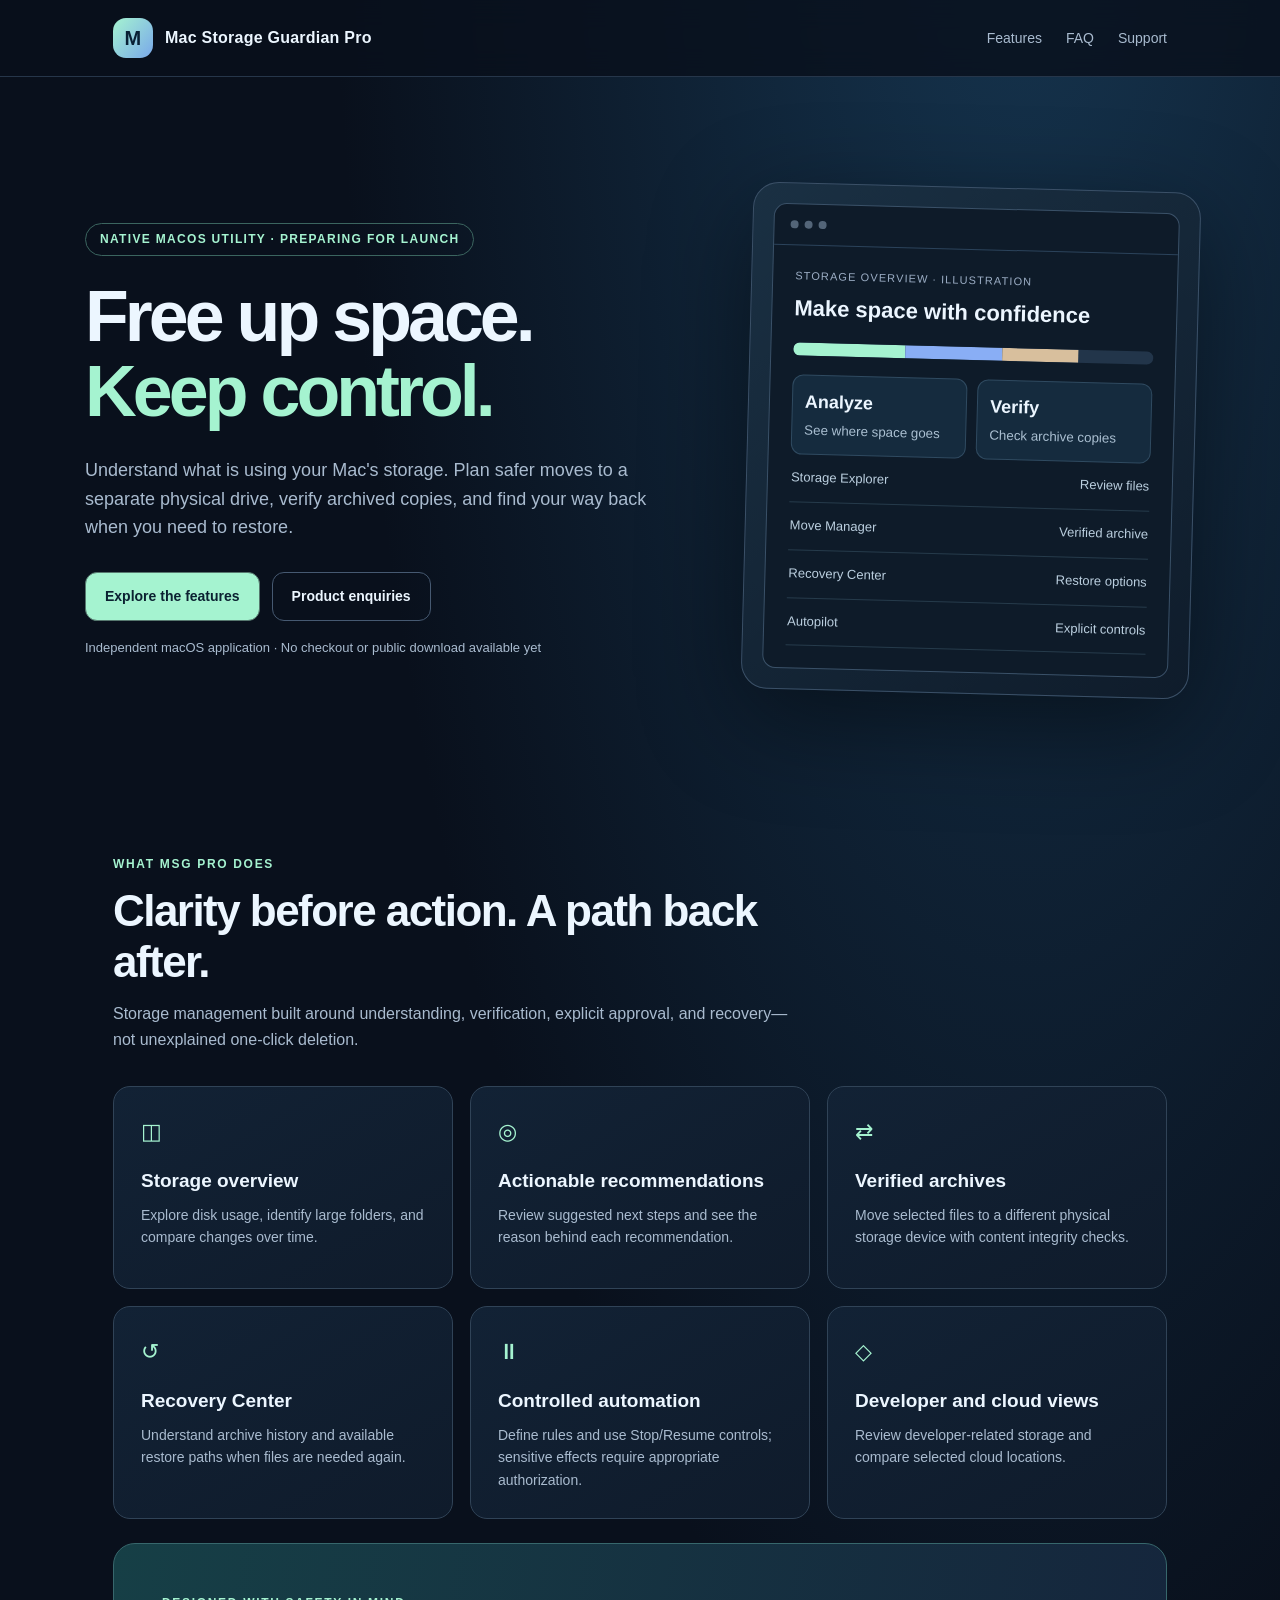
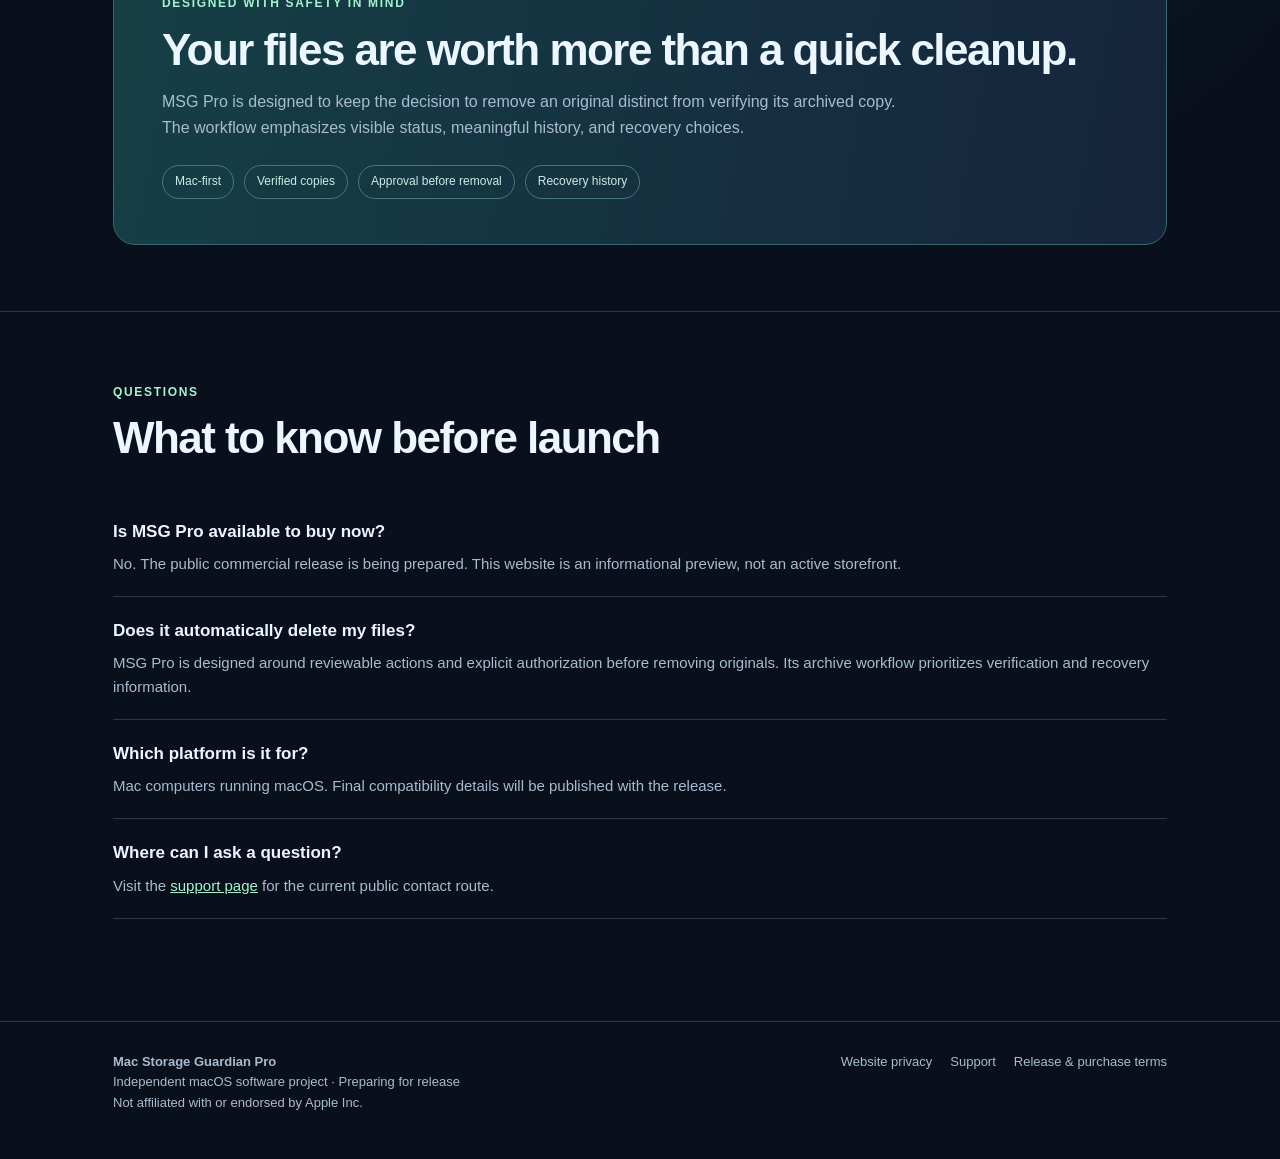
==== index.html @ fa02486b "Launch public MSG Pro pre-release information site" ====
<!doctype html>
<html lang="en">
<head><meta charset="utf-8"><meta name="viewport" content="width=device-width,initial-scale=1">
<meta name="description" content="Mac Storage Guardian Pro helps you understand your Mac's storage, prepare verified archives on a separate drive, and restore files with a clear history. Preparing for launch.">
<meta name="theme-color" content="#09101c"><title>Mac Storage Guardian Pro — Take control of your Mac storage</title>
<link rel="canonical" href="https://ewardlee.github.io/msg-pro-site/"><link rel="stylesheet" href="style.css"></head>
<body><header><div class="shell nav"><a class="brand" href="./"><span class="mark">M</span>Mac Storage Guardian Pro</a><nav class="navlinks" aria-label="Site navigation"><a href="#features">Features</a><a href="#questions">FAQ</a><a href="support.html">Support</a></nav></div></header>
<main>
<div class="shell hero"><div><span class="eyebrow">Native macOS utility · Preparing for launch</span>
<h1>Free up space.<br><span class="accent">Keep control.</span></h1>
<p>Understand what is using your Mac's storage. Plan safer moves to a separate physical drive, verify archived copies, and find your way back when you need to restore.</p>
<div class="actions"><a class="btn" href="#features">Explore the features</a><a class="btn secondary" href="support.html">Product enquiries</a></div>
<div class="small">Independent macOS application · No checkout or public download available yet</div></div>
<div class="device" role="img" aria-label="Illustrative storage dashboard, not a screenshot of the application">
<div class="window"><div class="windowhead"><span class="dot"></span><span class="dot"></span><span class="dot"></span></div>
<div class="windowbody"><div class="winlabel">Storage overview · illustration</div><div class="wintitle">Make space with confidence</div>
<div class="meter"><span></span><span></span><span></span></div>
<div class="metricrow"><div class="metric"><b>Analyze</b><small>See where space goes</small></div><div class="metric"><b>Verify</b><small>Check archive copies</small></div></div>
<div class="barrow"><span>Storage Explorer</span><span>Review files</span></div>
<div class="barrow"><span>Move Manager</span><span>Verified archive</span></div>
<div class="barrow"><span>Recovery Center</span><span>Restore options</span></div>
<div class="barrow"><span>Autopilot</span><span>Explicit controls</span></div></div></div></div></div>
<section id="features"><div class="shell"><div class="sectionhead"><span class="kicker">What MSG Pro does</span><h2>Clarity before action. A path back after.</h2><p>Storage management built around understanding, verification, explicit approval, and recovery—not unexplained one-click deletion.</p></div>
<div class="cards">
<article class="card"><div class="symbol" aria-hidden="true">◫</div><h3>Storage overview</h3><p>Explore disk usage, identify large folders, and compare changes over time.</p></article>
<article class="card"><div class="symbol" aria-hidden="true">◎</div><h3>Actionable recommendations</h3><p>Review suggested next steps and see the reason behind each recommendation.</p></article>
<article class="card"><div class="symbol" aria-hidden="true">⇄</div><h3>Verified archives</h3><p>Move selected files to a different physical storage device with content integrity checks.</p></article>
<article class="card"><div class="symbol" aria-hidden="true">↺</div><h3>Recovery Center</h3><p>Understand archive history and available restore paths when files are needed again.</p></article>
<article class="card"><div class="symbol" aria-hidden="true">⏸</div><h3>Controlled automation</h3><p>Define rules and use Stop/Resume controls; sensitive effects require appropriate authorization.</p></article>
<article class="card"><div class="symbol" aria-hidden="true">◇</div><h3>Developer and cloud views</h3><p>Review developer-related storage and compare selected cloud locations.</p></article>
</div>
<div class="callout"><span class="kicker">Designed with safety in mind</span><h2>Your files are worth more than a quick cleanup.</h2><p>MSG Pro is designed to keep the decision to remove an original distinct from verifying its archived copy. The workflow emphasizes visible status, meaningful history, and recovery choices.</p><div class="tags"><span class="tag">Mac-first</span><span class="tag">Verified copies</span><span class="tag">Approval before removal</span><span class="tag">Recovery history</span></div></div>
</div></section>
<section id="questions" class="faq"><div class="shell"><div class="sectionhead"><span class="kicker">Questions</span><h2>What to know before launch</h2></div>
<div class="faqitem"><h3>Is MSG Pro available to buy now?</h3><p>No. The public commercial release is being prepared. This website is an informational preview, not an active storefront.</p></div>
<div class="faqitem"><h3>Does it automatically delete my files?</h3><p>MSG Pro is designed around reviewable actions and explicit authorization before removing originals. Its archive workflow prioritizes verification and recovery information.</p></div>
<div class="faqitem"><h3>Which platform is it for?</h3><p>Mac computers running macOS. Final compatibility details will be published with the release.</p></div>
<div class="faqitem"><h3>Where can I ask a question?</h3><p>Visit the <a href="support.html" style="color:var(--accent);text-decoration:underline">support page</a> for the current public contact route.</p></div>
</div></section>
</main>
<footer class="foot"><div class="shell footinner"><div><strong>Mac Storage Guardian Pro</strong><div>Independent macOS software project · Preparing for release<br>Not affiliated with or endorsed by Apple Inc.</div></div><div class="footlinks"><a href="privacy.html">Website privacy</a><a href="support.html">Support</a><a href="terms.html">Release & purchase terms</a></div></div></footer>
</body></html>
---- style.css ----
:root{color-scheme:dark;--bg:#09101c;--surface:#111c2b;--line:#29384b;--text:#ecf6ff;--muted:#a9bbcf;--accent:#a5f3d0;--blue:#9bbcff;--max:1110px}
*{box-sizing:border-box}html{scroll-behavior:smooth}body{margin:0;background:radial-gradient(ellipse at 80% -10%,#163651 0%,transparent 48%),var(--bg);color:var(--text);font-family:-apple-system,BlinkMacSystemFont,"Segoe UI",Inter,sans-serif;line-height:1.6}a{color:inherit;text-decoration:none}a:focus-visible,button:focus-visible{outline:3px solid var(--blue);outline-offset:4px}.shell{max-width:var(--max);padding:0 28px;margin:auto}
header{border-bottom:1px solid #26364a;background:rgba(9,16,28,.83);backdrop-filter:blur(14px);position:sticky;top:0;z-index:10}.nav{display:flex;align-items:center;justify-content:space-between;gap:24px;min-height:76px}.brand{display:flex;align-items:center;gap:12px;font-weight:750;letter-spacing:.015em}.mark{width:40px;height:40px;display:grid;place-items:center;background:linear-gradient(130deg,#a5f3d0,#79a8ea);border-radius:13px;font-size:20px;font-weight:900;color:#092035}.navlinks{display:flex;gap:24px;font-size:14px;color:var(--muted)}.navlinks a:hover,.footlinks a:hover{color:var(--accent)}
.hero{padding:110px 0 90px;display:grid;grid-template-columns:1.15fr .85fr;gap:55px;align-items:center}.eyebrow{display:inline-block;border:1px solid #3b655f;border-radius:100px;color:var(--accent);padding:6px 14px;font-size:12px;font-weight:750;text-transform:uppercase;letter-spacing:.11em;margin-bottom:23px}.hero h1{font-size:clamp(43px,5.6vw,72px);line-height:1.05;letter-spacing:-.055em;margin:0 0 26px}.hero p{font-size:18px;color:var(--muted);max-width:575px;margin:0 0 30px}.accent{color:var(--accent)}.actions{display:flex;flex-wrap:wrap;gap:12px}.btn{border-radius:12px;display:inline-block;padding:12px 19px;border:1px solid #56776e;font-weight:700;font-size:14px;color:#0b2131;background:var(--accent)}.btn.secondary{background:transparent;color:var(--text);border-color:#465971}.small{font-size:13px;color:var(--muted);margin-top:17px}
.device{background:linear-gradient(140deg,#1a3043,#0f1c2b);border:1px solid #3b5067;border-radius:26px;padding:20px;box-shadow:0 28px 100px #0007;transform:rotate(1.5deg)}.window{overflow:hidden;border-radius:13px;border:1px solid #3a5168;background:#0e1b29}.windowhead{height:41px;border-bottom:1px solid #2b435b;display:flex;align-items:center;padding:0 16px;gap:6px}.dot{height:8px;width:8px;border-radius:50%;background:#536578}.windowbody{padding:22px}.winlabel{font-size:11px;letter-spacing:.1em;text-transform:uppercase;color:#9caec5}.wintitle{font-size:22px;font-weight:750;margin:5px 0 17px}.meter{background:#22354a;height:13px;border-radius:30px;overflow:hidden;display:flex}.meter span:nth-child(1){background:#a5f3d0;width:31%}.meter span:nth-child(2){background:#89aef5;width:27%}.meter span:nth-child(3){background:#d8bf9d;width:21%}.metricrow{display:grid;grid-template-columns:1fr 1fr;gap:10px;margin-top:19px}.metric{background:#152b3e;border:1px solid #2f4a60;border-radius:11px;padding:12px}.metric b{display:block;font-size:18px}.metric small{color:#aabfd1}.barrow{display:flex;justify-content:space-between;border-bottom:1px solid #263b4b;padding:13px 1px;font-size:13px;color:#bbcfdf}
section{padding:66px 0}.sectionhead{max-width:680px;margin-bottom:34px}.kicker{text-transform:uppercase;letter-spacing:.14em;color:var(--accent);font-size:12px;font-weight:800}.sectionhead h2,.callout h2{font-size:clamp(30px,3.7vw,44px);letter-spacing:-.035em;line-height:1.15;margin:10px 0 14px}.sectionhead p,.callout p{color:var(--muted);margin:0}.cards{display:grid;grid-template-columns:repeat(3,1fr);gap:17px}.card{background:linear-gradient(150deg,#122235,#0f1b2b);border:1px solid #304357;border-radius:17px;padding:27px;min-height:203px}.card .symbol{font-size:22px;color:var(--accent);margin-bottom:16px}.card h3{font-size:19px;margin:0 0 8px}.card p{font-size:14px;color:var(--muted);margin:0}.wide{grid-column:span 2}.callout{background:linear-gradient(100deg,#163f46,#15253c);border:1px solid #37676c;border-radius:22px;padding:45px 48px;margin-top:24px}.callout p{max-width:760px}.tags{display:flex;flex-wrap:wrap;gap:10px;margin-top:25px}.tag{padding:6px 12px;border:1px solid #47767a;border-radius:100px;font-size:12px;color:#ccebe4}
.faq{border-top:1px solid var(--line)}.faqitem{border-bottom:1px solid var(--line);padding:20px 0}.faqitem h3{font-size:17px;margin:0 0 7px}.faqitem p{color:var(--muted);margin:0;font-size:15px}.foot{border-top:1px solid var(--line);margin-top:36px;padding:30px 0 45px;color:var(--muted);font-size:13px}.footinner{display:flex;align-items:start;justify-content:space-between;gap:30px}.footlinks{display:flex;gap:18px;flex-wrap:wrap}.article{max-width:830px;margin:0 auto;padding:78px 26px}.article h1{font-size:clamp(35px,5vw,56px);letter-spacing:-.04em;line-height:1.1}.article h2{margin-top:38px;font-size:23px}.article p,.article li{color:var(--muted)}.article a{text-decoration:underline;color:var(--accent)}
@media(max-width:850px){.hero{grid-template-columns:1fr;padding:70px 0 55px;gap:36px}.device{max-width:530px}.cards{grid-template-columns:repeat(2,1fr)}}@media(max-width:570px){.shell{padding:0 20px}.nav{min-height:69px}.brand{font-size:13px}.navlinks{gap:12px;font-size:12px}.hero h1{font-size:44px}.hero p{font-size:16px}.cards{grid-template-columns:1fr}.wide{grid-column:auto}.callout{padding:28px}.footinner{flex-direction:column}}
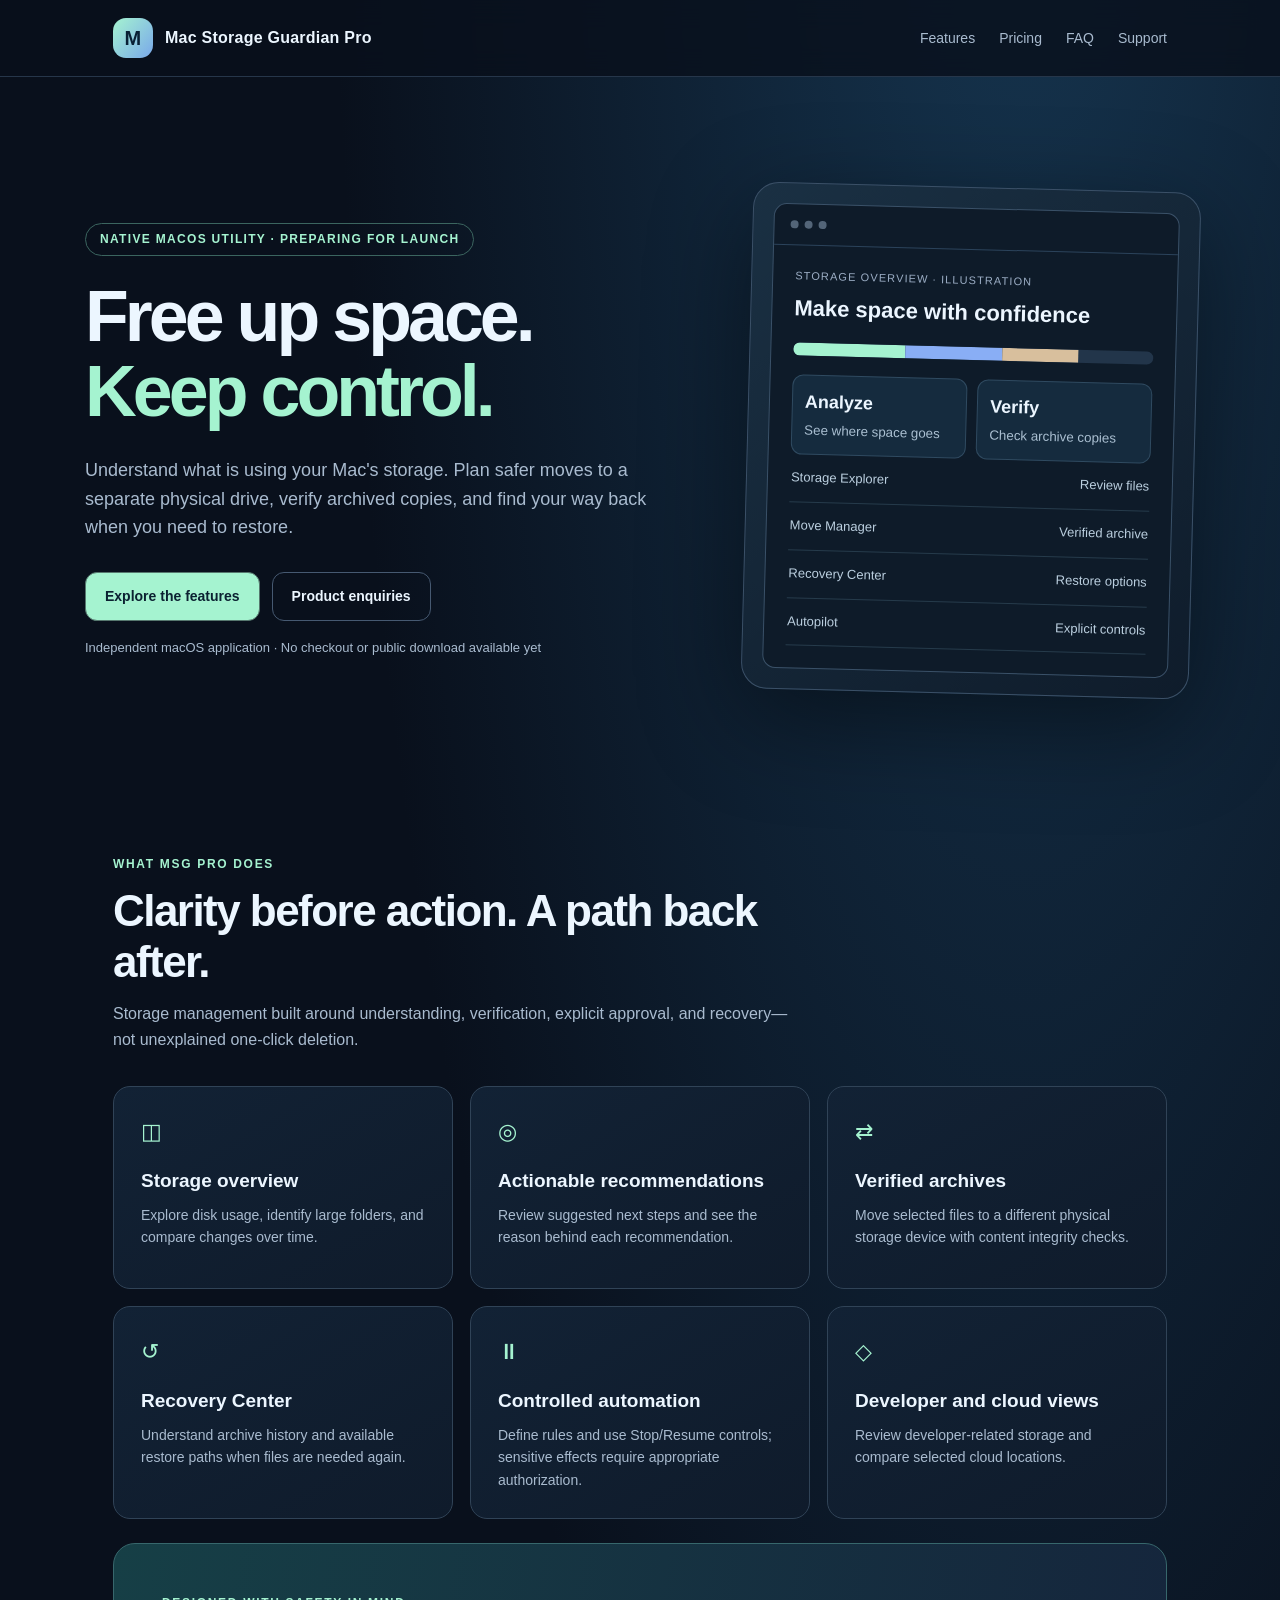
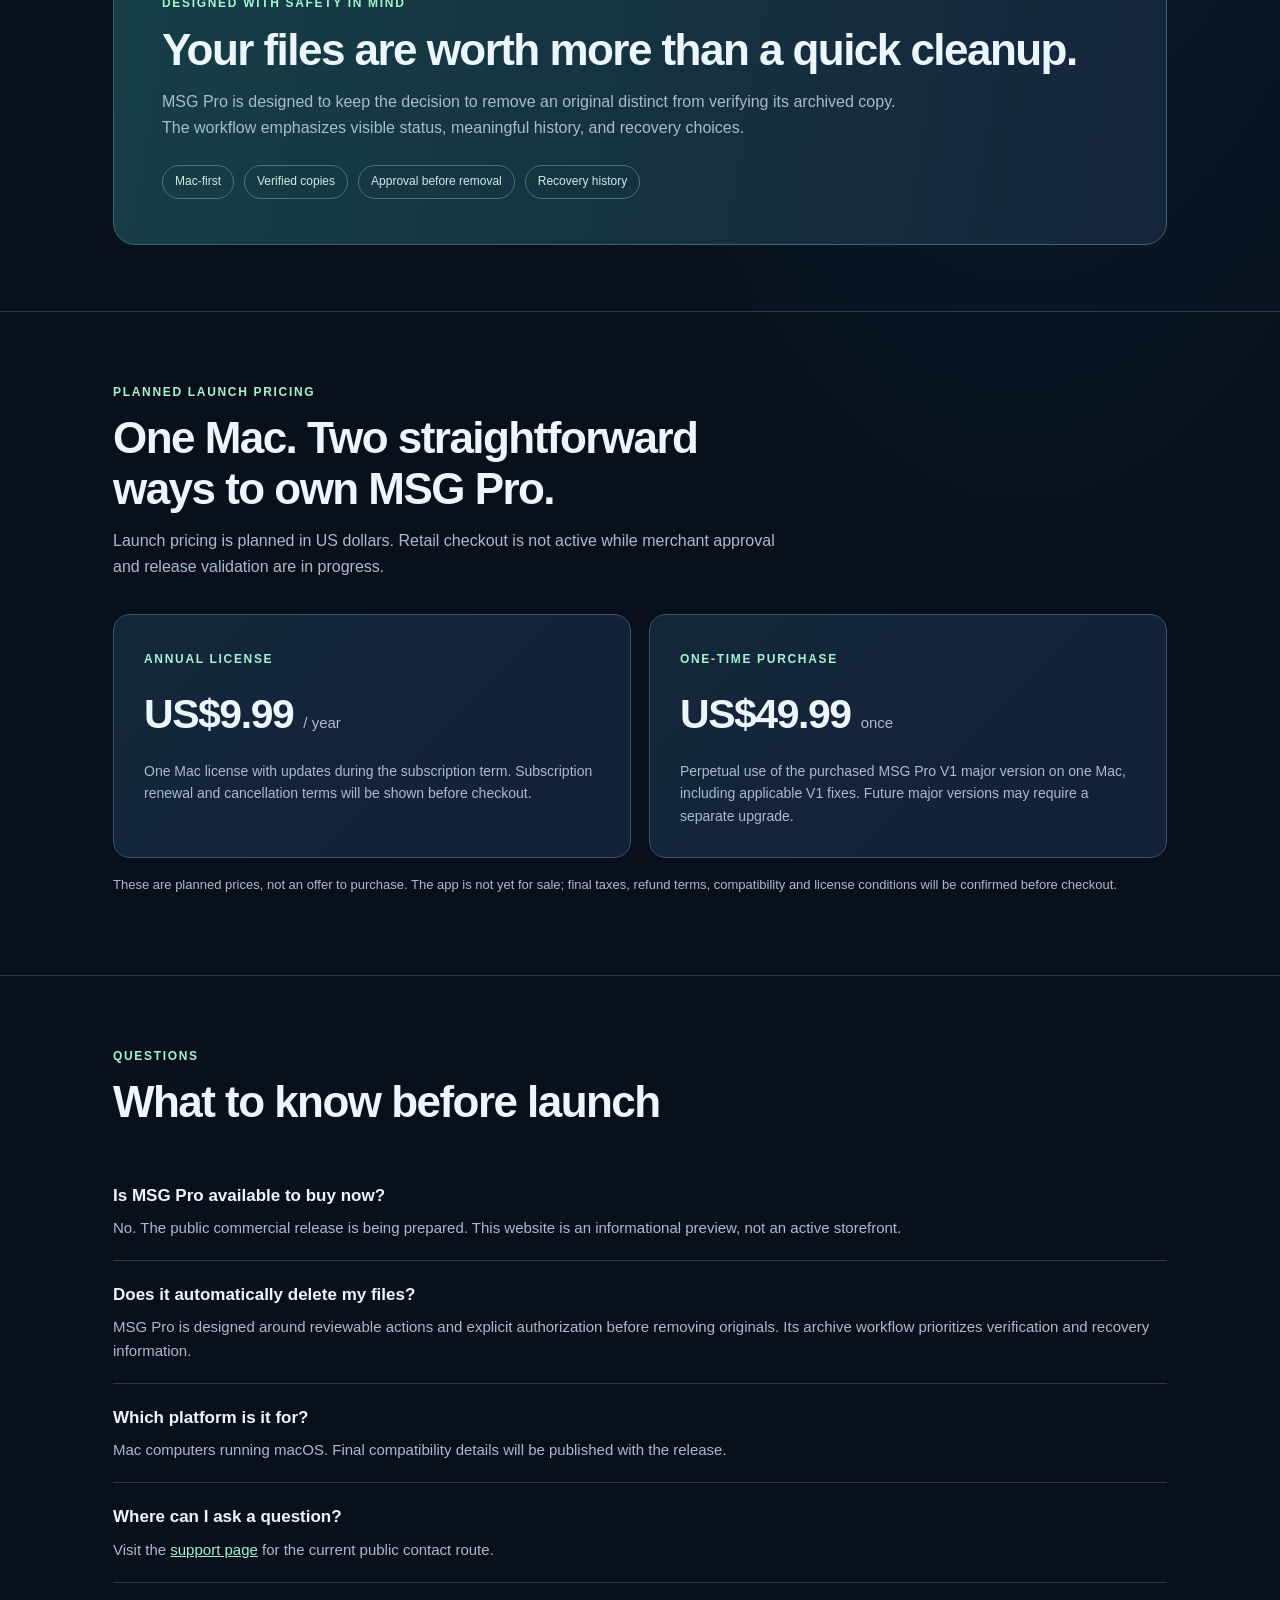
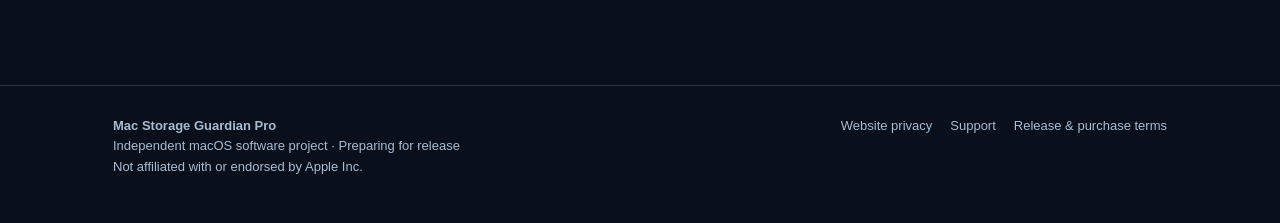
==== commit 1ffbd0b3: "Add planned USD annual and perpetual pricing to launch site" ====
--- a/index.html
+++ b/index.html
@@ -4,7 +4,7 @@
 <meta name="description" content="Mac Storage Guardian Pro helps you understand your Mac's storage, prepare verified archives on a separate drive, and restore files with a clear history. Preparing for launch.">
 <meta name="theme-color" content="#09101c"><title>Mac Storage Guardian Pro — Take control of your Mac storage</title>
 <link rel="canonical" href="https://ewardlee.github.io/msg-pro-site/"><link rel="stylesheet" href="style.css"></head>
-<body><header><div class="shell nav"><a class="brand" href="./"><span class="mark">M</span>Mac Storage Guardian Pro</a><nav class="navlinks" aria-label="Site navigation"><a href="#features">Features</a><a href="#questions">FAQ</a><a href="support.html">Support</a></nav></div></header>
+<body><header><div class="shell nav"><a class="brand" href="./"><span class="mark">M</span>Mac Storage Guardian Pro</a><nav class="navlinks" aria-label="Site navigation"><a href="#features">Features</a><a href="#pricing">Pricing</a><a href="#questions">FAQ</a><a href="support.html">Support</a></nav></div></header>
 <main>
 <div class="shell hero"><div><span class="eyebrow">Native macOS utility · Preparing for launch</span>
 <h1>Free up space.<br><span class="accent">Keep control.</span></h1>
@@ -31,6 +31,10 @@
 </div>
 <div class="callout"><span class="kicker">Designed with safety in mind</span><h2>Your files are worth more than a quick cleanup.</h2><p>MSG Pro is designed to keep the decision to remove an original distinct from verifying its archived copy. The workflow emphasizes visible status, meaningful history, and recovery choices.</p><div class="tags"><span class="tag">Mac-first</span><span class="tag">Verified copies</span><span class="tag">Approval before removal</span><span class="tag">Recovery history</span></div></div>
 </div></section>
+<section id="pricing" class="pricing-section"><div class="shell"><div class="sectionhead"><span class="kicker">Planned launch pricing</span><h2>One Mac. Two straightforward ways to own MSG Pro.</h2><p>Launch pricing is planned in US dollars. Retail checkout is not active while merchant approval and release validation are in progress.</p></div>
+<div class="pricing-grid"><article class="pricing-plan"><span class="kicker">Annual license</span><h3>US$9.99 <small>/ year</small></h3><p>One Mac license with updates during the subscription term. Subscription renewal and cancellation terms will be shown before checkout.</p></article><article class="pricing-plan"><span class="kicker">One-time purchase</span><h3>US$49.99 <small>once</small></h3><p>Perpetual use of the purchased MSG Pro V1 major version on one Mac, including applicable V1 fixes. Future major versions may require a separate upgrade.</p></article></div>
+<p class="small">These are planned prices, not an offer to purchase. The app is not yet for sale; final taxes, refund terms, compatibility and license conditions will be confirmed before checkout.</p>
+</div></section>
 <section id="questions" class="faq"><div class="shell"><div class="sectionhead"><span class="kicker">Questions</span><h2>What to know before launch</h2></div>
 <div class="faqitem"><h3>Is MSG Pro available to buy now?</h3><p>No. The public commercial release is being prepared. This website is an informational preview, not an active storefront.</p></div>
 <div class="faqitem"><h3>Does it automatically delete my files?</h3><p>MSG Pro is designed around reviewable actions and explicit authorization before removing originals. Its archive workflow prioritizes verification and recovery information.</p></div>
--- a/style.css
+++ b/style.css
@@ -4,5 +4,5 @@
 .hero{padding:110px 0 90px;display:grid;grid-template-columns:1.15fr .85fr;gap:55px;align-items:center}.eyebrow{display:inline-block;border:1px solid #3b655f;border-radius:100px;color:var(--accent);padding:6px 14px;font-size:12px;font-weight:750;text-transform:uppercase;letter-spacing:.11em;margin-bottom:23px}.hero h1{font-size:clamp(43px,5.6vw,72px);line-height:1.05;letter-spacing:-.055em;margin:0 0 26px}.hero p{font-size:18px;color:var(--muted);max-width:575px;margin:0 0 30px}.accent{color:var(--accent)}.actions{display:flex;flex-wrap:wrap;gap:12px}.btn{border-radius:12px;display:inline-block;padding:12px 19px;border:1px solid #56776e;font-weight:700;font-size:14px;color:#0b2131;background:var(--accent)}.btn.secondary{background:transparent;color:var(--text);border-color:#465971}.small{font-size:13px;color:var(--muted);margin-top:17px}
 .device{background:linear-gradient(140deg,#1a3043,#0f1c2b);border:1px solid #3b5067;border-radius:26px;padding:20px;box-shadow:0 28px 100px #0007;transform:rotate(1.5deg)}.window{overflow:hidden;border-radius:13px;border:1px solid #3a5168;background:#0e1b29}.windowhead{height:41px;border-bottom:1px solid #2b435b;display:flex;align-items:center;padding:0 16px;gap:6px}.dot{height:8px;width:8px;border-radius:50%;background:#536578}.windowbody{padding:22px}.winlabel{font-size:11px;letter-spacing:.1em;text-transform:uppercase;color:#9caec5}.wintitle{font-size:22px;font-weight:750;margin:5px 0 17px}.meter{background:#22354a;height:13px;border-radius:30px;overflow:hidden;display:flex}.meter span:nth-child(1){background:#a5f3d0;width:31%}.meter span:nth-child(2){background:#89aef5;width:27%}.meter span:nth-child(3){background:#d8bf9d;width:21%}.metricrow{display:grid;grid-template-columns:1fr 1fr;gap:10px;margin-top:19px}.metric{background:#152b3e;border:1px solid #2f4a60;border-radius:11px;padding:12px}.metric b{display:block;font-size:18px}.metric small{color:#aabfd1}.barrow{display:flex;justify-content:space-between;border-bottom:1px solid #263b4b;padding:13px 1px;font-size:13px;color:#bbcfdf}
 section{padding:66px 0}.sectionhead{max-width:680px;margin-bottom:34px}.kicker{text-transform:uppercase;letter-spacing:.14em;color:var(--accent);font-size:12px;font-weight:800}.sectionhead h2,.callout h2{font-size:clamp(30px,3.7vw,44px);letter-spacing:-.035em;line-height:1.15;margin:10px 0 14px}.sectionhead p,.callout p{color:var(--muted);margin:0}.cards{display:grid;grid-template-columns:repeat(3,1fr);gap:17px}.card{background:linear-gradient(150deg,#122235,#0f1b2b);border:1px solid #304357;border-radius:17px;padding:27px;min-height:203px}.card .symbol{font-size:22px;color:var(--accent);margin-bottom:16px}.card h3{font-size:19px;margin:0 0 8px}.card p{font-size:14px;color:var(--muted);margin:0}.wide{grid-column:span 2}.callout{background:linear-gradient(100deg,#163f46,#15253c);border:1px solid #37676c;border-radius:22px;padding:45px 48px;margin-top:24px}.callout p{max-width:760px}.tags{display:flex;flex-wrap:wrap;gap:10px;margin-top:25px}.tag{padding:6px 12px;border:1px solid #47767a;border-radius:100px;font-size:12px;color:#ccebe4}
-.faq{border-top:1px solid var(--line)}.faqitem{border-bottom:1px solid var(--line);padding:20px 0}.faqitem h3{font-size:17px;margin:0 0 7px}.faqitem p{color:var(--muted);margin:0;font-size:15px}.foot{border-top:1px solid var(--line);margin-top:36px;padding:30px 0 45px;color:var(--muted);font-size:13px}.footinner{display:flex;align-items:start;justify-content:space-between;gap:30px}.footlinks{display:flex;gap:18px;flex-wrap:wrap}.article{max-width:830px;margin:0 auto;padding:78px 26px}.article h1{font-size:clamp(35px,5vw,56px);letter-spacing:-.04em;line-height:1.1}.article h2{margin-top:38px;font-size:23px}.article p,.article li{color:var(--muted)}.article a{text-decoration:underline;color:var(--accent)}
-@media(max-width:850px){.hero{grid-template-columns:1fr;padding:70px 0 55px;gap:36px}.device{max-width:530px}.cards{grid-template-columns:repeat(2,1fr)}}@media(max-width:570px){.shell{padding:0 20px}.nav{min-height:69px}.brand{font-size:13px}.navlinks{gap:12px;font-size:12px}.hero h1{font-size:44px}.hero p{font-size:16px}.cards{grid-template-columns:1fr}.wide{grid-column:auto}.callout{padding:28px}.footinner{flex-direction:column}}+.pricing-section{border-top:1px solid var(--line)}.pricing-grid{display:grid;grid-template-columns:repeat(2,minmax(0,1fr));gap:18px}.pricing-plan{border-radius:17px;border:1px solid #38566a;background:linear-gradient(135deg,#13273a,#122039);padding:30px;min-height:210px}.pricing-plan h3{font-size:clamp(29px,3.2vw,42px);letter-spacing:-.035em;margin:12px 0}.pricing-plan h3 small{font-size:15px;letter-spacing:0;color:var(--muted);font-weight:500}.pricing-plan p{font-size:14px;color:var(--muted);margin:0}.faq{border-top:1px solid var(--line)}.faqitem{border-bottom:1px solid var(--line);padding:20px 0}.faqitem h3{font-size:17px;margin:0 0 7px}.faqitem p{color:var(--muted);margin:0;font-size:15px}.foot{border-top:1px solid var(--line);margin-top:36px;padding:30px 0 45px;color:var(--muted);font-size:13px}.footinner{display:flex;align-items:start;justify-content:space-between;gap:30px}.footlinks{display:flex;gap:18px;flex-wrap:wrap}.article{max-width:830px;margin:0 auto;padding:78px 26px}.article h1{font-size:clamp(35px,5vw,56px);letter-spacing:-.04em;line-height:1.1}.article h2{margin-top:38px;font-size:23px}.article p,.article li{color:var(--muted)}.article a{text-decoration:underline;color:var(--accent)}
+@media(max-width:850px){.hero{grid-template-columns:1fr;padding:70px 0 55px;gap:36px}.device{max-width:530px}.cards{grid-template-columns:repeat(2,1fr)}}@media(max-width:570px){.shell{padding:0 20px}.nav{min-height:69px}.brand{font-size:13px}.navlinks{gap:12px;font-size:12px}.hero h1{font-size:44px}.hero p{font-size:16px}.cards,.pricing-grid{grid-template-columns:1fr}.wide{grid-column:auto}.callout{padding:28px}.footinner{flex-direction:column}}
